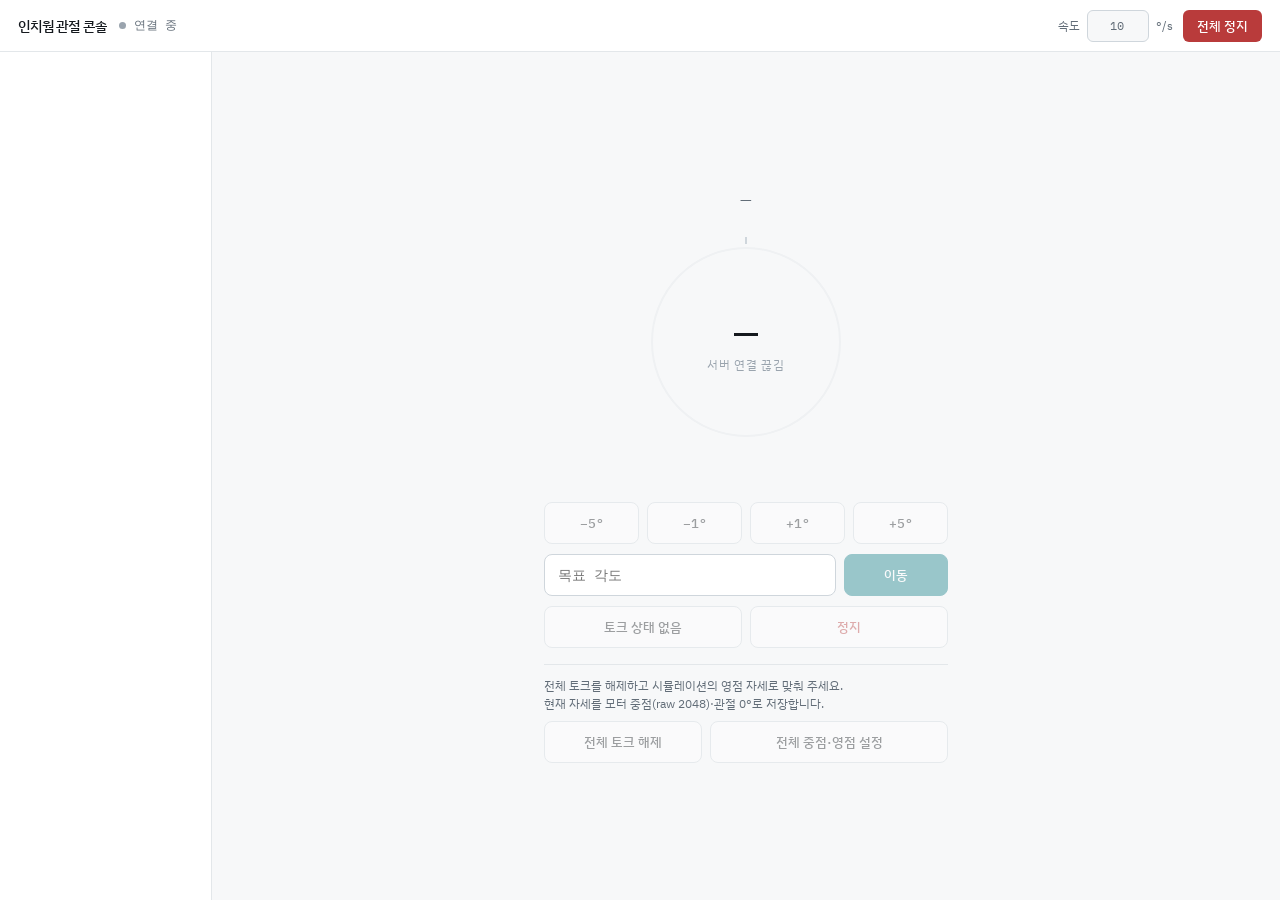
==== gui/static/index.html @ 5b413b24 "feat(hardware): 캘리브레이션 GUI와 모터 진단 로깅 추가 FastAPI 기반 관절 콘솔에서 도 단위 이동, 토크, 정지와 전체 중점·영점 설정을 제공한다. 캘리브레이" ====
<!doctype html>
<html lang="ko">
<head>
<meta charset="utf-8">
<meta name="viewport" content="width=device-width, initial-scale=1">
<title>인치웜 관절 콘솔</title>
<link rel="preconnect" href="https://fonts.googleapis.com">
<link rel="preconnect" href="https://fonts.gstatic.com" crossorigin>
<link rel="stylesheet" href="https://fonts.googleapis.com/css2?family=IBM+Plex+Mono:wght@400;500&family=IBM+Plex+Sans+KR:wght@400;500&display=swap">
<style>
:root{
  --bg:#F7F8F9; --panel:#FFFFFF; --sunk:#EFF1F3;
  --ink:#15191E; --ink-2:#626D78; --ink-3:#9AA4AE;
  --line:#E3E7EA; --line-2:#CFD6DC;
  --accent:#0E7C86; --accent-ink:#FFFFFF; --accent-wash:#E0EFF1;
  --ok:#17794C; --stop:#B93B3B; --stop-wash:#F7E3E3;
}
@media (prefers-color-scheme:dark){
  :root{
    --bg:#0F1317; --panel:#161C22; --sunk:#1D242B;
    --ink:#E7EBEF; --ink-2:#97A4B0; --ink-3:#65707B;
    --line:#242C34; --line-2:#323C46;
    --accent:#3FC3CE; --accent-ink:#062329; --accent-wash:#13323A;
    --ok:#46B981; --stop:#E8635A; --stop-wash:#38191A;
  }
}
*{box-sizing:border-box}
html,body{height:100%}
body{
  margin:0; background:var(--bg); color:var(--ink);
  font-family:"IBM Plex Sans KR",-apple-system,BlinkMacSystemFont,"Apple SD Gothic Neo",sans-serif;
  font-size:13px; -webkit-font-smoothing:antialiased;
}
.mono{font-family:"IBM Plex Mono",ui-monospace,Menlo,monospace; font-variant-numeric:tabular-nums}
button{font:inherit; color:inherit; border:none; background:none; cursor:pointer}
button:focus-visible,input:focus-visible{outline:2px solid var(--accent); outline-offset:2px}
input{font:inherit; color:inherit}

.app{display:flex; flex-direction:column; height:100%}

header{
  display:flex; align-items:center; gap:12px; height:52px; padding:0 18px; flex:0 0 auto;
  background:var(--panel); border-bottom:1px solid var(--line);
}
header h1{margin:0; font-size:14px; font-weight:500; letter-spacing:-.01em}
.link{display:flex; align-items:center; gap:8px; color:var(--ink-2); font-size:12px}
.dot{width:7px; height:7px; border-radius:50%; background:var(--ink-3); transition:background .2s}
.dot.on{background:var(--ok)}
.right{margin-left:auto; display:flex; align-items:center; gap:10px}
.speed{display:flex; align-items:center; gap:7px; color:var(--ink-2); font-size:12px}
.speed input{
  width:62px; height:32px; padding:0 9px; text-align:right; border-radius:6px;
  border:1px solid var(--line-2); background:var(--bg);
  font-family:"IBM Plex Mono",monospace; font-variant-numeric:tabular-nums;
}
.halt{height:32px; padding:0 14px; border-radius:6px; background:var(--stop); color:#fff; font-weight:500}
.halt:hover{filter:brightness(1.08)}

main{flex:1 1 auto; display:grid; grid-template-columns:212px 1fr; min-height:0}

aside{background:var(--panel); border-right:1px solid var(--line); overflow-y:auto; padding:8px}
.jrow{
  display:flex; align-items:center; gap:10px; width:100%; text-align:left;
  padding:9px 11px; border-radius:7px; color:var(--ink-2);
}
.jrow:hover{background:var(--sunk)}
.jrow[aria-current="true"]{background:var(--accent-wash); color:var(--ink)}
.jrow b{font-weight:500; font-size:13px; letter-spacing:.02em; min-width:30px}
.jrow span{margin-left:auto; font-size:13px}
.jrow i{width:5px; height:5px; border-radius:50%; background:transparent; flex:0 0 auto}
.jrow i.off{background:var(--stop)}
.jrow i.move{background:var(--accent)}

section{display:flex; flex-direction:column; align-items:center; justify-content:center; gap:26px; padding:28px; min-height:0; overflow-y:auto}
.title{font-size:15px; font-weight:500; letter-spacing:.03em; color:var(--ink-2)}
.gauge{position:relative; width:212px; height:212px}
.gauge svg{display:block}
.gauge .track{fill:none; stroke:var(--sunk); stroke-width:2}
.gauge .tick{stroke:var(--line-2); stroke-width:2}
.gauge .needle{stroke:var(--accent); stroke-width:3; stroke-linecap:round; transform-origin:106px 106px; transition:transform .12s linear}
@media (prefers-reduced-motion:reduce){.gauge .needle{transition:none}}
.readout{position:absolute; inset:0; display:flex; flex-direction:column; align-items:center; justify-content:center; gap:4px; pointer-events:none}
.readout .deg{font-size:40px; font-weight:400; letter-spacing:-.02em; line-height:1}
.readout .state{font-size:11.5px; letter-spacing:.06em; color:var(--ink-3)}
.readout .state.warning{color:var(--stop)}
.target-status{margin:0; min-height:18px; text-align:center; color:var(--ink-2); font-size:12px}

.controls{display:flex; flex-direction:column; gap:10px; width:100%; max-width:404px}
.jog{display:grid; grid-template-columns:repeat(4,1fr); gap:8px}
.btn{
  height:42px; border-radius:8px; background:var(--panel); border:1px solid var(--line-2);
  font-size:13px; font-weight:500; display:grid; place-items:center;
  transition:border-color .12s, color .12s;
}
.btn:hover{border-color:var(--accent); color:var(--accent)}
.btn[disabled]{opacity:.4; pointer-events:none}
.btn.filled{background:var(--accent); border-color:var(--accent); color:var(--accent-ink)}
.btn.filled:hover{color:var(--accent-ink); filter:brightness(1.07)}
.btn.danger{color:var(--stop); border-color:var(--line-2)}
.btn.danger:hover{border-color:var(--stop); color:var(--stop)}
.goto{display:grid; grid-template-columns:1fr 104px; gap:8px}
.goto input{
  height:42px; padding:0 13px; border-radius:8px; border:1px solid var(--line-2); background:var(--panel);
  font-family:"IBM Plex Mono",monospace; font-variant-numeric:tabular-nums; font-size:14px; width:100%;
}
.actions{display:grid; grid-template-columns:1fr 1fr; gap:8px}
.calibration{border-top:1px solid var(--line); margin-top:6px; padding-top:12px}
.calibration p{margin:0 0 9px; color:var(--ink-2); font-size:11.5px; line-height:1.5}
.calibration-actions{display:grid; grid-template-columns:1fr 1.5fr; gap:8px}

.toast{
  position:fixed; left:50%; bottom:26px; transform:translate(-50%,14px);
  max-width:520px; padding:11px 16px; border-radius:8px; font-size:12.5px; line-height:1.45;
  background:var(--stop-wash); color:var(--stop); border:1px solid var(--stop);
  opacity:0; pointer-events:none; transition:opacity .18s, transform .18s;
}
.toast.show{opacity:1; transform:translate(-50%,0)}
.toast.success{background:var(--accent-wash); color:var(--accent); border-color:var(--accent)}
</style>
</head>
<body>
<div class="app">
  <header>
    <h1>인치웜 관절 콘솔</h1>
    <span class="link"><i class="dot" id="dot"></i><span class="mono" id="port">연결 중</span></span>
    <div class="right">
      <label class="speed">속도<input class="mono" id="speed" type="number" value="10" min="0.5" step="0.5"><span>°/s</span></label>
      <button class="halt" id="halt">전체 정지</button>
    </div>
  </header>

  <main>
    <aside id="list"></aside>
    <section>
      <span class="title" id="jname">—</span>
      <div class="gauge">
        <svg viewBox="0 0 212 212" width="212" height="212" aria-hidden="true">
          <circle class="track" cx="106" cy="106" r="94"></circle>
          <line class="tick" x1="106" y1="1" x2="106" y2="8"></line>
          <line class="needle" id="needle" x1="106" y1="12" x2="106" y2="34"></line>
        </svg>
        <div class="readout">
          <span class="deg mono" id="deg">—</span>
          <span class="state" id="state">연결 대기</span>
        </div>
      </div>
      <div class="controls">
        <p class="target-status mono" id="target-status"></p>
        <div class="jog">
          <button class="btn mono" data-jog="-5">−5°</button>
          <button class="btn mono" data-jog="-1">−1°</button>
          <button class="btn mono" data-jog="1">+1°</button>
          <button class="btn mono" data-jog="5">+5°</button>
        </div>
        <div class="goto">
          <input class="mono" id="target" type="number" step="0.1" inputmode="decimal" placeholder="목표 각도" aria-label="목표 각도">
          <button class="btn filled" id="move">이동</button>
        </div>
        <div class="actions">
          <button class="btn" id="torque">토크 해제</button>
          <button class="btn danger" id="stop">정지</button>
        </div>
        <div class="calibration">
          <p>전체 토크를 해제하고 시뮬레이션의 영점 자세로 맞춰 주세요.<br>현재 자세를 모터 중점(raw 2048)·관절 0°로 저장합니다.</p>
          <div class="calibration-actions">
            <button class="btn" id="release-all">전체 토크 해제</button>
            <button class="btn" id="calibrate-all">전체 중점·영점 설정</button>
          </div>
        </div>
      </div>
    </section>
  </main>
</div>
<div class="toast" id="toast" role="status"></div>

<script>
const $ = id => document.getElementById(id);
const fmt = (v, d = 2) => (v < 0 ? "−" : "") + Math.abs(v).toFixed(d);

let joints = [];
let selected = null;
let connectionState = "연결 대기";
let lastStateError = "";
let stateTimer;
let calibrationBusy = false;
const lastMotionWarnings = new Map();

function toast(message, success = false){
  const box = $("toast");
  box.textContent = message;
  box.classList.toggle("success", success);
  box.classList.add("show");
  clearTimeout(toast.timer);
  toast.timer = setTimeout(() => box.classList.remove("show"), 4200);
}

async function send(path, body){
  try {
    const response = await fetch(path, {
      method: "POST",
      headers: {"Content-Type": "application/json"},
      body: JSON.stringify(body),
    });
    if (!response.ok){
      const payload = await response.json().catch(() => ({}));
      const detail = payload.detail;
      toast(Array.isArray(detail) ? detail.map(item => item.msg).join("; ") : (detail ?? "명령을 보내지 못했습니다."));
      return null;
    }
    return await response.json();
  } catch {
    toast("서버에 명령을 전달하지 못했습니다. 연결 상태를 확인해 주세요.");
    return null;
  }
}

const speed = () => Math.max(0.5, Number($("speed").value) || 10);
const current = () => joints.find(j => j.name === selected);

function buildList(names){
  $("list").innerHTML = names.map(name => `
    <button class="jrow" data-name="${name}">
      <i></i><b class="mono">${name}</b><span class="mono">—</span>
    </button>`).join("");
  document.querySelectorAll(".jrow").forEach(row => {
    row.addEventListener("click", () => { selected = row.dataset.name; paint(); });
  });
  selected = names[0] ?? null;
}

function paint(){
  const allResponding = joints.length > 0 && joints.every(joint => !joint.error);
  $("dot").classList.toggle("on", allResponding);
  $("dot").title = allResponding ? "모터 응답 정상" : (joints.length ? "일부 모터 응답 없음" : connectionState);
  document.querySelectorAll(".jrow").forEach(row => {
    const joint = joints.find(j => j.name === row.dataset.name);
    row.setAttribute("aria-current", String(row.dataset.name === selected));
    row.querySelector("span").textContent = !joint ? "—" : (joint.error ? "응답 없음" : fmt(joint.position_deg, 1) + "°");
    row.title = joint?.error ?? "";
    const mark = row.querySelector("i");
    const outside = joint && joint.motion_status === "timeout";
    mark.className = !joint ? "" : (joint.error || !joint.torque || outside ? "off" : (joint.motion_status === "moving" || joint.speed_deg_s !== 0 ? "move" : ""));
  });

  const joint = current();
  const available = !!joint && !joint.error;
  document.querySelectorAll("[data-jog], #move, #torque").forEach(button => { button.disabled = calibrationBusy || !available; });
  $("release-all").disabled = calibrationBusy || selected === null;
  $("calibrate-all").disabled = calibrationBusy || selected === null;
  $("calibrate-all").textContent = calibrationBusy ? "설정 중…" : "전체 중점·영점 설정";
  $("stop").disabled = selected === null;
  $("needle").style.visibility = available ? "visible" : "hidden";
  $("jname").textContent = selected ?? "—";
  $("state").title = joint?.error ?? "";
  $("state").classList.toggle("warning", available && joint.motion_status === "timeout");
  $("target-status").textContent = available && joint.target_deg != null
    ? `목표 ${fmt(joint.target_deg)}° · ${joint.motion_status === "moving" ? "오차" : "결과 오차"} ${fmt(Math.abs(joint.error_deg))}° · 허용 ±${fmt(joint.tolerance_deg)}°`
    : "";
  if (!available){
    $("deg").textContent = "—";
    $("state").textContent = joint?.error ? "응답 없음" : connectionState;
    $("torque").textContent = "토크 상태 없음";
    return;
  }
  $("deg").textContent = fmt(joint.position_deg) + "°";
  $("needle").style.transform = `rotate(${joint.position_deg}deg)`;
  const motionLabels = {moving: "목표로 이동 중", arrived: "이동 완료", timeout: "목표 미도달"};
  $("state").textContent = !joint.torque ? "토크 해제" : (motionLabels[joint.motion_status] ?? (joint.speed_deg_s !== 0 ? "이동 중" : "정지"));
  $("torque").textContent = joint.torque ? "토크 해제" : "토크 켜기";
}

document.querySelectorAll("[data-jog]").forEach(button => {
  button.addEventListener("click", () =>
    send("/api/jog", {joint: selected, delta_deg: Number(button.dataset.jog), speed_deg_s: speed()}));
});
$("move").addEventListener("click", () => {
  const angle = Number($("target").value);
  if ($("target").value === "" || Number.isNaN(angle)){ toast("목표 각도를 입력해 주세요."); return; }
  send("/api/move", {joint: selected, angle_deg: angle, speed_deg_s: speed()});
});
$("target").addEventListener("keydown", event => { if (event.key === "Enter") $("move").click(); });
$("stop").addEventListener("click", () => send("/api/stop", {joint: selected}));
$("halt").addEventListener("click", () => send("/api/stop", {joint: null}));
$("torque").addEventListener("click", () => {
  const joint = current();
  if (joint && !joint.error) send("/api/torque", {joint: selected, enabled: !joint.torque});
});
$("release-all").addEventListener("click", async () => {
  if (await send("/api/torque", {joint: null, enabled: false})) toast("전체 토크를 해제했습니다. 기준 자세로 맞춰 주세요.", true);
});
$("calibrate-all").addEventListener("click", async () => {
  if (calibrationBusy) return;
  calibrationBusy = true;
  clearState("영점 설정 중");
  try {
    const result = await send("/api/calibrate-zero", {});
    if (result) toast(`${result.joints.length}개 모터의 중점·관절 영점을 저장했습니다. 토크는 해제 상태입니다.`, true);
  } finally {
    calibrationBusy = false;
    clearState("상태 확인 중");
  }
});

function clearState(message){
  clearTimeout(stateTimer);
  connectionState = message;
  joints = [];
  paint();
}

function connect(){
  const scheme = location.protocol === "https:" ? "wss" : "ws";
  const socket = new WebSocket(`${scheme}://${location.host}/ws`);
  socket.addEventListener("open", () => clearState("상태 확인 중"));
  socket.addEventListener("message", event => {
    if (calibrationBusy) return;
    const payload = JSON.parse(event.data);
    joints = payload.joints ?? [];
    for (const joint of joints){
      if (joint.error) continue;
      const warning = joint.motion_status === "timeout" ? `${joint.target_deg}:timeout` : "";
      if (warning && warning !== lastMotionWarnings.get(joint.name)){
        toast(`${joint.name}: 허용 오차 안에 도착하지 못했습니다. 목표 ${fmt(joint.target_deg)}°, 오차 ${fmt(Math.abs(joint.error_deg))}°. 모터는 원래 목표를 계속 유지합니다.`);
      }
      lastMotionWarnings.set(joint.name, warning);
    }
    const failed = joints.filter(joint => joint.error);
    const error = payload.error || (failed.length ? "응답 없음: " + failed.map(joint => joint.name).join(", ") : "");
    if (error && error !== lastStateError) toast(error);
    lastStateError = error;
    connectionState = error ? "응답 없음" : "상태 확인 중";
    clearTimeout(stateTimer);
    stateTimer = setTimeout(() => clearState("상태 갱신 끊김"), 3000);
    paint();
  });
  socket.addEventListener("close", () => {
    clearState("서버 연결 끊김");
    setTimeout(connect, 1500);
  });
}

async function initialize(){
  try {
    const response = await fetch("/api/joints");
    if (!response.ok) throw new Error("관절 목록 조회 실패");
    const info = await response.json();
    $("port").textContent = info.port;
    buildList(info.joints);
    paint();
    connect();
  } catch {
    clearState("서버 연결 끊김");
    setTimeout(initialize, 1500);
  }
}

paint();
initialize();
</script>
</body>
</html>
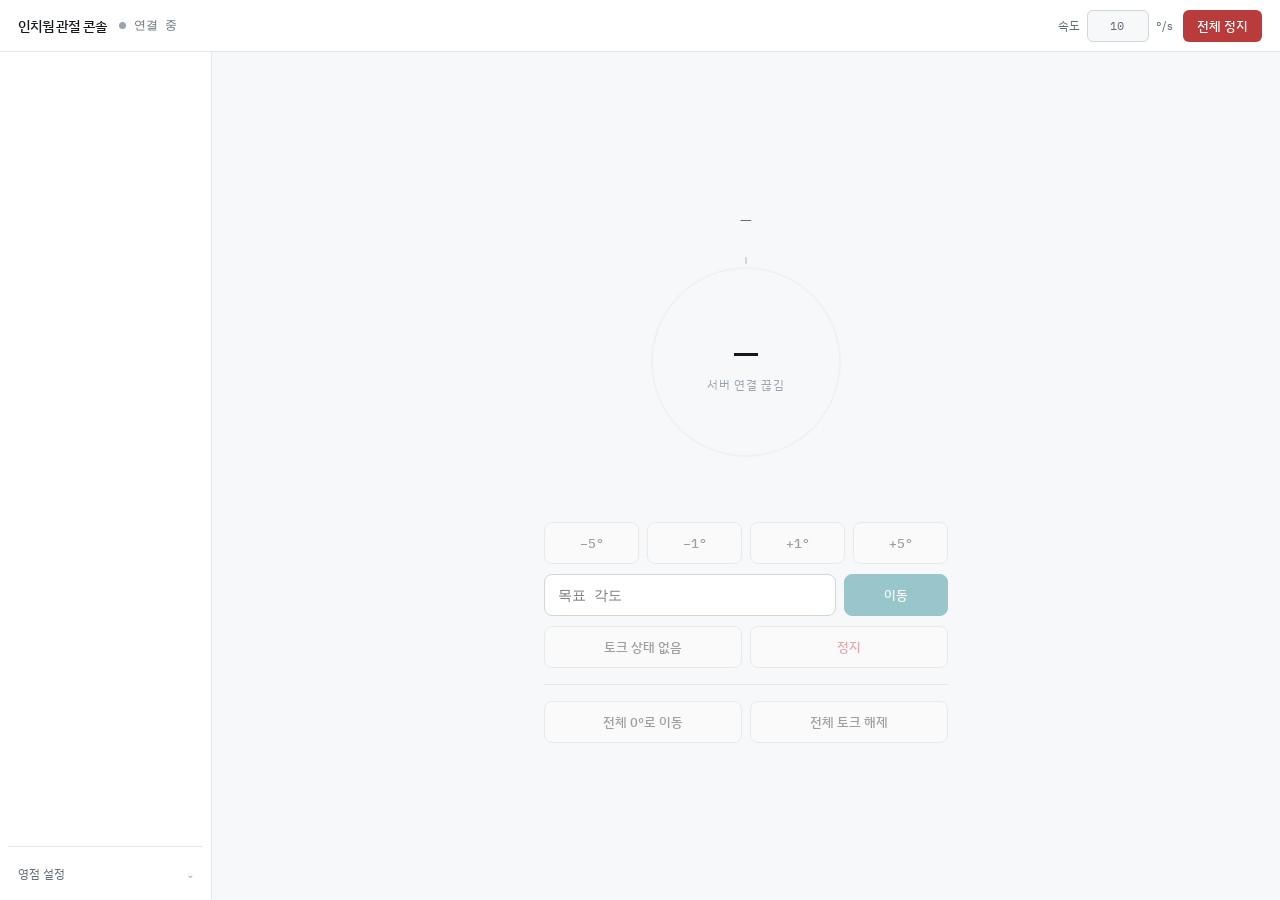
==== commit 26e61c8f: "feat(planning): 공통 관절 제한과 전체 영점 이동 적용 및 경로 갱신" ====
--- a/gui/static/index.html
+++ b/gui/static/index.html
@@ -33,7 +33,7 @@
 }
 .mono{font-family:"IBM Plex Mono",ui-monospace,Menlo,monospace; font-variant-numeric:tabular-nums}
 button{font:inherit; color:inherit; border:none; background:none; cursor:pointer}
-button:focus-visible,input:focus-visible{outline:2px solid var(--accent); outline-offset:2px}
+button:focus-visible,input:focus-visible,summary:focus-visible{outline:2px solid var(--accent); outline-offset:2px}
 input{font:inherit; color:inherit}
 
 .app{display:flex; flex-direction:column; height:100%}
@@ -58,7 +58,7 @@
 
 main{flex:1 1 auto; display:grid; grid-template-columns:212px 1fr; min-height:0}
 
-aside{background:var(--panel); border-right:1px solid var(--line); overflow-y:auto; padding:8px}
+aside{display:flex; flex-direction:column; gap:16px; background:var(--panel); border-right:1px solid var(--line); overflow-y:auto; padding:8px}
 .jrow{
   display:flex; align-items:center; gap:10px; width:100%; text-align:left;
   padding:9px 11px; border-radius:7px; color:var(--ink-2);
@@ -104,9 +104,14 @@
   font-family:"IBM Plex Mono",monospace; font-variant-numeric:tabular-nums; font-size:14px; width:100%;
 }
 .actions{display:grid; grid-template-columns:1fr 1fr; gap:8px}
-.calibration{border-top:1px solid var(--line); margin-top:6px; padding-top:12px}
-.calibration p{margin:0 0 9px; color:var(--ink-2); font-size:11.5px; line-height:1.5}
-.calibration-actions{display:grid; grid-template-columns:1fr 1.5fr; gap:8px}
+.all-actions{display:grid; grid-template-columns:1fr 1fr; gap:8px; border-top:1px solid var(--line); margin-top:6px; padding-top:16px}
+.calibration{border-top:1px solid var(--line); margin-top:auto; padding:12px 4px 4px}
+.calibration summary{display:flex; justify-content:space-between; align-items:center; padding:6px; color:var(--ink-2); font-size:12px; cursor:pointer; list-style:none}
+.calibration summary::-webkit-details-marker{display:none}
+.calibration summary span{transition:transform .15s}
+.calibration[open] summary span{transform:rotate(180deg)}
+.calibration p{margin:10px 6px 12px; color:var(--ink-2); font-size:11.5px; line-height:1.6}
+.calibration .btn{width:100%; font-size:12px}
 
 .toast{
   position:fixed; left:50%; bottom:26px; transform:translate(-50%,14px);
@@ -130,7 +135,14 @@
   </header>
 
   <main>
-    <aside id="list"></aside>
+    <aside>
+      <nav id="list" aria-label="관절 선택"></nav>
+      <details class="calibration" id="calibration-settings">
+        <summary>영점 설정<span aria-hidden="true">⌄</span></summary>
+        <p>전체 토크를 해제하고 기준 자세로 맞춘 뒤 사용하세요. 현재 자세를 새로운 0°로 저장합니다.</p>
+        <button class="btn" id="calibrate-all">전체 중점·영점 설정</button>
+      </details>
+    </aside>
     <section>
       <span class="title" id="jname">—</span>
       <div class="gauge">
@@ -160,12 +172,9 @@
           <button class="btn" id="torque">토크 해제</button>
           <button class="btn danger" id="stop">정지</button>
         </div>
-        <div class="calibration">
-          <p>전체 토크를 해제하고 시뮬레이션의 영점 자세로 맞춰 주세요.<br>현재 자세를 모터 중점(raw 2048)·관절 0°로 저장합니다.</p>
-          <div class="calibration-actions">
-            <button class="btn" id="release-all">전체 토크 해제</button>
-            <button class="btn" id="calibrate-all">전체 중점·영점 설정</button>
-          </div>
+        <div class="all-actions">
+          <button class="btn" id="move-all-zero">전체 0°로 이동</button>
+          <button class="btn" id="release-all">전체 토크 해제</button>
         </div>
       </div>
     </section>
@@ -183,6 +192,7 @@
 let lastStateError = "";
 let stateTimer;
 let calibrationBusy = false;
+let zeroMoveBusy = false;
 const lastMotionWarnings = new Map();
 
 function toast(message, success = false){
@@ -246,7 +256,9 @@
   const available = !!joint && !joint.error;
   document.querySelectorAll("[data-jog], #move, #torque").forEach(button => { button.disabled = calibrationBusy || !available; });
   $("release-all").disabled = calibrationBusy || selected === null;
-  $("calibrate-all").disabled = calibrationBusy || selected === null;
+  $("move-all-zero").disabled = calibrationBusy || zeroMoveBusy || !allResponding;
+  $("move-all-zero").textContent = zeroMoveBusy ? "명령 전송 중…" : "전체 0°로 이동";
+  $("calibrate-all").disabled = calibrationBusy || zeroMoveBusy || selected === null;
   $("calibrate-all").textContent = calibrationBusy ? "설정 중…" : "전체 중점·영점 설정";
   $("stop").disabled = selected === null;
   $("needle").style.visibility = available ? "visible" : "hidden";
@@ -286,7 +298,18 @@
   if (joint && !joint.error) send("/api/torque", {joint: selected, enabled: !joint.torque});
 });
 $("release-all").addEventListener("click", async () => {
-  if (await send("/api/torque", {joint: null, enabled: false})) toast("전체 토크를 해제했습니다. 기준 자세로 맞춰 주세요.", true);
+  if (await send("/api/torque", {joint: null, enabled: false})) toast("전체 토크를 해제했습니다.", true);
+});
+$("move-all-zero").addEventListener("click", async () => {
+  if (zeroMoveBusy || calibrationBusy) return;
+  zeroMoveBusy = true;
+  paint();
+  try {
+    if (await send("/api/move-zero", {speed_deg_s: speed()})) toast("전체 관절에 0° 이동을 명령했습니다.", true);
+  } finally {
+    zeroMoveBusy = false;
+    paint();
+  }
 });
 $("calibrate-all").addEventListener("click", async () => {
   if (calibrationBusy) return;
